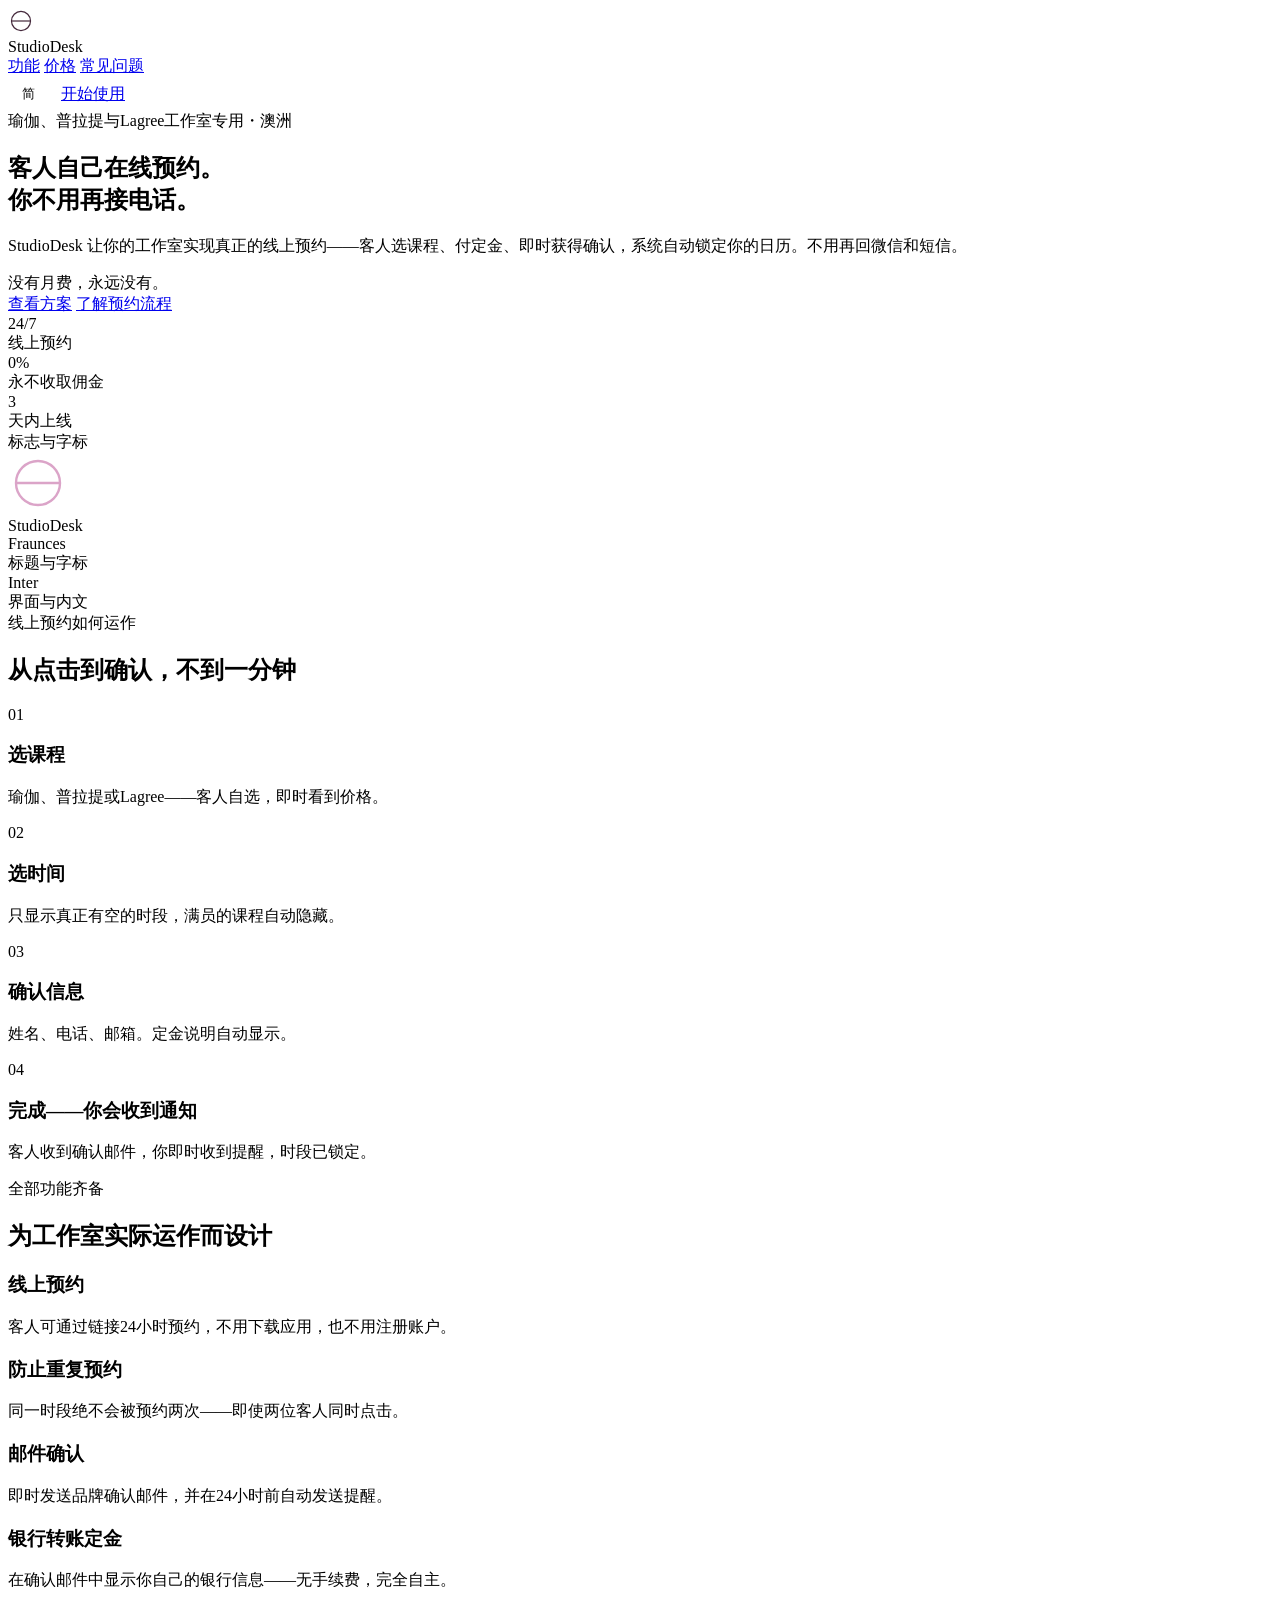
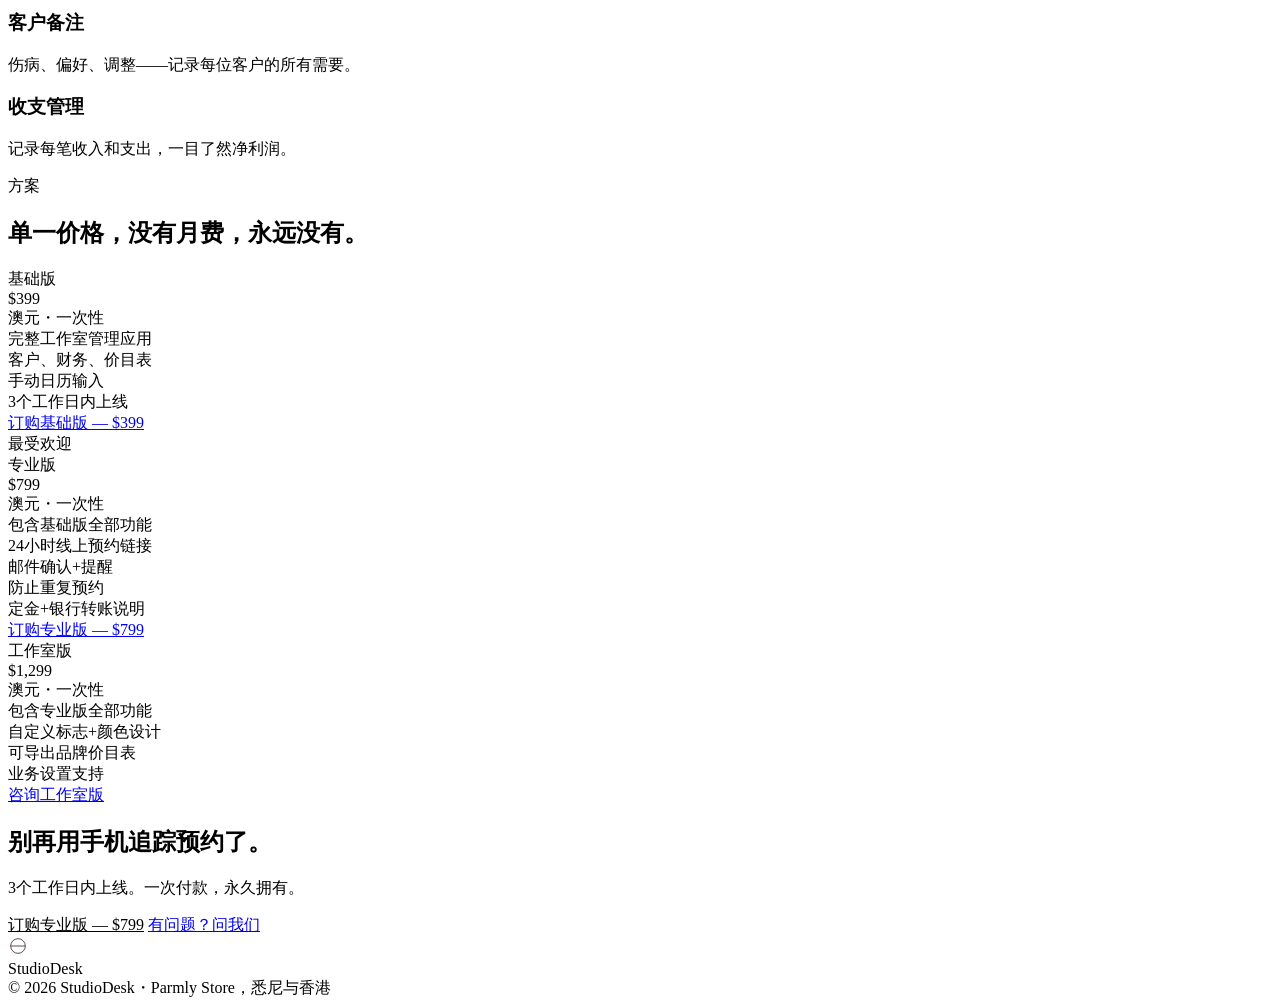
==== cn/index.html @ 69399f04 "Add initial HTML structure for cn/index.html" ====
<!DOCTYPE html> <html lang="en"> <head> <meta charset="utf-8"> <meta name="viewport" content="width=device-width, initial-scale=1"> <title>StudioDesk — Online booking for yoga, Pilates &amp; Lagree studios</title> <meta name="description" content="StudioDesk gives your studio real online booking — clients pick a class, pay a deposit, get instant confirmation. No monthly fees, ever."> <link rel="stylesheet" href="styles.css"> <style> .locale-switch { position: relative; margin-right: 12px; } .locale-btn { display: flex; align-items: center; gap: 4px; background: transparent; border: 1px solid var(--hairline-strong); border-radius: 2px; padding: 8px 14px; font-family: var(--font-body); font-size: 13px; font-weight: 500; color: var(--ink); cursor: pointer; } .locale-menu { display: none; position: absolute; top: 38px; right: 0; background: var(--cream); border: 1px solid var(--hairline-strong); border-radius: 2px; box-shadow: 0 4px 8px rgba(20,23,26,0.06), 0 16px 32px rgba(20,23,26,0.10); overflow: hidden; min-width: 80px; z-index: 30; } .locale-switch.open .locale-menu { display: block; } .locale-menu button { display: block; width: 100%; text-align: left; padding: 10px 14px; background: transparent; border: none; font-family: var(--font-body); font-size: 13px; color: var(--ink); cursor: pointer; } .locale-menu button:hover { background: var(--band-light); } .nav-right { display: flex; align-items: center; } </style> </head> <body> <header class="nav"> <div class="nav-brand"> <svg width="26" height="26" viewBox="0 0 30 30"> <line x1="4" y1="15" x2="26" y2="15" stroke="oklch(0.32 0.05 340)" stroke-width="1.4"/> <circle cx="15" cy="15" r="11" fill="none" stroke="oklch(0.32 0.05 340)" stroke-width="1.4"/> </svg> <div class="nav-wordmark">StudioDesk</div> </div> <nav class="nav-links"> <a href="#features" data-i18n="nav_features">Features</a> <a href="#pricing" data-i18n="nav_pricing">Pricing</a> <a href="#faq" data-i18n="nav_faq">FAQ</a> </nav> <div class="nav-right"> <div class="locale-switch" id="localeSwitch"> <button class="locale-btn" id="localeBtn" aria-haspopup="true" aria-expanded="false">EN</button> <div class="locale-menu"> <button data-locale="en">EN</button> <button data-locale="zh-hant">繁</button> <button data-locale="zh-hans">简</button> </div> </div> <a class="btn btn-outline btn-sm" href="#pricing" data-i18n="nav_get_started">Get Started</a> </div> </header> <section class="hero"> <div class="eyebrow" data-i18n="eyebrow">For yoga, Pilates &amp; Lagree studios · Australia</div> <h1><span data-i18n="h1_line1">Clients book online.</span><br><span class="accent" data-i18n="h1_line2">You never lift a phone.</span></h1> <p class="hero-body" data-i18n="hero_body">StudioDesk gives your studio real online booking — clients pick a class, pay a deposit, get instant confirmation, and it's blocked in your calendar automatically. No more DMs and texts.</p> <div class="hero-noline" data-i18n="hero_noline">No monthly fees. Ever.</div> <div class="hero-actions"> <a class="btn btn-filled" href="#pricing" data-i18n="hero_btn1">See Packages</a> <a class="btn btn-outline-light" href="#how" data-i18n="hero_btn2">See How Booking Works</a> </div> <div class="hero-stats"> <div> <div class="stat-num">24/7</div> <div class="stat-label" data-i18n="stat1">Online booking</div> </div> <div> <div class="stat-num">0%</div> <div class="stat-label" data-i18n="stat2">Commission, ever</div> </div> <div> <div class="stat-num">3</div> <div class="stat-label" data-i18n="stat3">Days to go live</div> </div> </div> </section> <section class="logo-band"> <div class="logo-band-label" data-i18n="logo_label">Mark &amp; wordmark</div> <div class="logo-band-mark"> <svg width="60" height="60" viewBox="0 0 30 30"> <line x1="4" y1="15" x2="26" y2="15" stroke="oklch(0.78 0.08 340)" stroke-width="1.2"/> <circle cx="15" cy="15" r="11" fill="none" stroke="oklch(0.78 0.08 340)" stroke-width="1.2"/> </svg> <div class="logo-band-wordmark">StudioDesk</div> </div> <div class="logo-band-types"> <div> <div class="type-name">Fraunces</div> <div data-i18n="logo_type1">Display &amp; wordmark</div> </div> <div> <div class="type-name sans">Inter</div> <div data-i18n="logo_type2">UI &amp; body text</div> </div> </div> </section> <section id="how" class="how"> <div class="section-head"> <div class="section-eyebrow" data-i18n="how_eyebrow">How online booking works</div> <h2 data-i18n="how_h2">From click to confirmed, in under a minute</h2> </div> <div class="how-grid"> <div class="how-cell"> <div class="how-num">01</div> <h3 data-i18n="how1_h">Pick a class</h3> <p data-i18n="how1_p">Yoga, Pilates, or Lagree — they choose, see the price instantly.</p> </div> <div class="how-cell"> <div class="how-num">02</div> <h3 data-i18n="how2_h">Pick a time</h3> <p data-i18n="how2_p">Only real available slots show — full classes are hidden automatically.</p> </div> <div class="how-cell"> <div class="how-num">03</div> <h3 data-i18n="how3_h">Confirm details</h3> <p data-i18n="how3_p">Name, phone, email. Deposit instructions shown automatically.</p> </div> <div class="how-cell"> <div class="how-num">04</div> <h3 data-i18n="how4_h">Done — you're notified</h3> <p data-i18n="how4_p">Client gets a confirmation email. You get an instant alert. Slot is locked.</p> </div> </div> </section> <section id="features" class="features"> <div class="section-head"> <div class="section-eyebrow" data-i18n="feat_eyebrow">Everything included</div> <h2 data-i18n="feat_h2">Built for how studios actually run</h2> </div> <div class="features-grid"> <div class="feature-cell"> <h3 data-i18n="feat1_h">Online Booking</h3> <p data-i18n="feat1_p">Clients book 24/7 via your link. No app download, no account needed for them.</p> </div> <div class="feature-cell"> <h3 data-i18n="feat2_h">Double-Booking Protection</h3> <p data-i18n="feat2_p">A spot can never be booked twice — even if two clients click at the exact same second.</p> </div> <div class="feature-cell"> <h3 data-i18n="feat3_h">Email Confirmations</h3> <p data-i18n="feat3_p">Branded confirmation sent instantly, plus an automatic reminder 24 hours before.</p> </div> <div class="feature-cell"> <h3 data-i18n="feat4_h">Deposit via Bank Transfer</h3> <p data-i18n="feat4_p">Show your own bank details in the confirmation email — no fees, full control.</p> </div> <div class="feature-cell"> <h3 data-i18n="feat5_h">Client Notes</h3> <p data-i18n="feat5_p">Injuries, preferences, modifications — everything you need to remember per client.</p> </div> <div class="feature-cell"> <h3 data-i18n="feat6_h">Income &amp; Expenses</h3> <p data-i18n="feat6_p">Track every payment and expense, see your net profit at a glance.</p> </div> </div> </section> <section id="pricing" class="pricing"> <div class="section-head"> <div class="section-eyebrow" data-i18n="pricing_eyebrow">Packages</div> <h2 data-i18n="pricing_h2">One price. No monthly fees. Ever.</h2> </div> <div class="pricing-grid"> <div class="plan"> <div class="plan-name" data-i18n="plan1_name">Basic</div> <div class="plan-price">$399</div> <div class="plan-note" data-i18n="plan_note">AUD · one-time</div> <div class="plan-features" data-i18n="plan1_features">Full studio management app<br>Clients, finances, price list<br>Manual calendar entry<br>Live in 3 business days</div> <a class="btn btn-outline plan-cta" href="https://buy.stripe.com/00wcN5bWkecp3a5c4I6c000" data-i18n="plan1_cta">Order Basic — $399</a> </div> <div class="plan plan-popular"> <div class="popular-badge"><span data-i18n="most_popular">Most Popular</span></div> <div class="plan-name" data-i18n="plan2_name">Pro</div> <div class="plan-price">$799</div> <div class="plan-note" data-i18n="plan_note">AUD · one-time</div> <div class="plan-features" data-i18n="plan2_features">Everything in Basic<br>24/7 online booking link<br>Email confirmation + reminder<br>Double-booking protection<br>Deposit + bank instructions</div> <a class="btn btn-filled plan-cta" href="https://buy.stripe.com/cNi3cv3pO9W9261b0E6c001" data-i18n="plan2_cta">Order Pro — $799</a> </div> <div class="plan"> <div class="plan-name" data-i18n="plan3_name">Studio</div> <div class="plan-price">$1,299</div> <div class="plan-note" data-i18n="plan_note">AUD · one-time</div> <div class="plan-features" data-i18n="plan3_features">Everything in Pro<br>Custom logo + colour design<br>Exportable branded price list<br>Business setup support</div> <a class="btn btn-outline plan-cta" href="mailto:account@ollieconsult.com?subject=StudioDesk%20Studio%20Enquiry" data-i18n="plan3_cta">Enquire for Studio</a> </div> </div> </section> <section class="cta-band"> <h2 data-i18n="cta_h">Stop chasing bookings on your phone.</h2> <p data-i18n="cta_p">Live in 3 business days. Pay once, own it forever.</p> <div class="hero-actions"> <a class="btn btn-filled" style="background:var(--cream); color:var(--plum);" href="#pricing" data-i18n="cta_btn1">Order Pro — $799</a> <a class="btn btn-outline-onband" href="mailto:account@ollieconsult.com?subject=StudioDesk%20Question" data-i18n="cta_btn2">Ask a Question</a> </div> </section> <footer class="footer"> <div class="footer-brand"> <svg width="20" height="20" viewBox="0 0 30 30"> <line x1="4" y1="15" x2="26" y2="15" stroke="oklch(0.28 0.05 340)" stroke-width="1.2"/> <circle cx="15" cy="15" r="11" fill="none" stroke="oklch(0.28 0.05 340)" stroke-width="1.2"/> </svg> <div class="footer-wordmark">StudioDesk</div> </div> <div class="footer-copy" data-i18n="footer_copy">© 2026 StudioDesk · Parmly Store, Sydney &amp; Hong Kong</div> </footer> <script> var translations = { en: { nav_features: "Features", nav_pricing: "Pricing", nav_faq: "FAQ", nav_get_started: "Get Started", eyebrow: "For yoga, Pilates &amp; Lagree studios · Australia", h1_line1: "Clients book online.", h1_line2: "You never lift a phone.", hero_body: "StudioDesk gives your studio real online booking — clients pick a class, pay a deposit, get instant confirmation, and it's blocked in your calendar automatically. No more DMs and texts.", hero_noline: "No monthly fees. Ever.", hero_btn1: "See Packages", hero_btn2: "See How Booking Works", stat1: "Online booking", stat2: "Commission, ever", stat3: "Days to go live", logo_label: "Mark &amp; wordmark", logo_type1: "Display &amp; wordmark", logo_type2: "UI &amp; body text", how_eyebrow: "How online booking works", how_h2: "From click to confirmed, in under a minute", how1_h: "Pick a class", how1_p: "Yoga, Pilates, or Lagree — they choose, see the price instantly.", how2_h: "Pick a time", how2_p: "Only real available slots show — full classes are hidden automatically.", how3_h: "Confirm details", how3_p: "Name, phone, email. Deposit instructions shown automatically.", how4_h: "Done — you're notified", how4_p: "Client gets a confirmation email. You get an instant alert. Slot is locked.", feat_eyebrow: "Everything included", feat_h2: "Built for how studios actually run", feat1_h: "Online Booking", feat1_p: "Clients book 24/7 via your link. No app download, no account needed for them.", feat2_h: "Double-Booking Protection", feat2_p: "A spot can never be booked twice — even if two clients click at the exact same second.", feat3_h: "Email Confirmations", feat3_p: "Branded confirmation sent instantly, plus an automatic reminder 24 hours before.", feat4_h: "Deposit via Bank Transfer", feat4_p: "Show your own bank details in the confirmation email — no fees, full control.", feat5_h: "Client Notes", feat5_p: "Injuries, preferences, modifications — everything you need to remember per client.", feat6_h: "Income &amp; Expenses", feat6_p: "Track every payment and expense, see your net profit at a glance.", pricing_eyebrow: "Packages", pricing_h2: "One price. No monthly fees. Ever.", plan1_name: "Basic", plan2_name: "Pro", plan3_name: "Studio", plan_note: "AUD · one-time", most_popular: "Most Popular", plan1_features: "Full studio management app<br>Clients, finances, price list<br>Manual calendar entry<br>Live in 3 business days", plan2_features: "Everything in Basic<br>24/7 online booking link<br>Email confirmation + reminder<br>Double-booking protection<br>Deposit + bank instructions", plan3_features: "Everything in Pro<br>Custom logo + colour design<br>Exportable branded price list<br>Business setup support", plan1_cta: "Order Basic — $399", plan2_cta: "Order Pro — $799", plan3_cta: "Enquire for Studio", cta_h: "Stop chasing bookings on your phone.", cta_p: "Live in 3 business days. Pay once, own it forever.", cta_btn1: "Order Pro — $799", cta_btn2: "Ask a Question", footer_copy: "© 2026 StudioDesk · Parmly Store, Sydney &amp; Hong Kong" }, "zh-hant": { nav_features: "功能", nav_pricing: "價格", nav_faq: "常見問題", nav_get_started: "開始使用", eyebrow: "瑜伽、皮拉提斯與Lagree工作室專用・澳洲", h1_line1: "客人自己在線預約。", h1_line2: "你不用再接電話。", hero_body: "StudioDesk 讓你的工作室實現真正的線上預約——客人選課程、付訂金、即時獲得確認，系統自動鎖定你的日曆。不用再回微信和短訊。", hero_noline: "沒有月費，永遠沒有。", hero_btn1: "查看方案", hero_btn2: "了解預約流程", stat1: "線上預約", stat2: "永不收取佣金", stat3: "天內上線", logo_label: "標誌與字標", logo_type1: "標題與字標", logo_type2: "介面與內文", how_eyebrow: "線上預約如何運作", how_h2: "從點擊到確認，不到一分鐘", how1_h: "選課程", how1_p: "瑜伽、皮拉提斯或Lagree——客人自選，即時看到價格。", how2_h: "選時間", how2_p: "只顯示真正有空的時段，額滿的課程自動隱藏。", how3_h: "確認資料", how3_p: "姓名、電話、電郵。訂金說明自動顯示。", how4_h: "完成——你會收到通知", how4_p: "客人收到確認電郵，你即時收到提醒，時段已鎖定。", feat_eyebrow: "全部功能齊備", feat_h2: "為工作室實際運作而設計", feat1_h: "線上預約", feat1_p: "客人可透過連結24小時預約，不用下載應用程式，也不用註冊帳戶。", feat2_h: "防止重複預約", feat2_p: "同一時段絕不會被預約兩次——即使兩位客人同時點擊。", feat3_h: "電郵確認", feat3_p: "即時發送品牌確認信，並在24小時前自動發送提醒。", feat4_h: "銀行轉帳訂金", feat4_p: "在確認電郵中顯示你自己的銀行資料——無手續費，完全自主。", feat5_h: "客戶備註", feat5_p: "傷患、偏好、調整——記錄每位客戶的所有需要。", feat6_h: "收支管理", feat6_p: "記錄每筆收入和支出，一目了然淨利潤。", pricing_eyebrow: "方案", pricing_h2: "單一價錢，沒有月費，永遠沒有。", plan1_name: "基本版", plan2_name: "專業版", plan3_name: "工作室版", plan_note: "澳元・一次性", most_popular: "最受歡迎", plan1_features: "完整工作室管理應用<br>客戶、財務、價目表<br>手動日曆輸入<br>3個工作日內上線", plan2_features: "包含基本版全部功能<br>24小時線上預約連結<br>電郵確認+提醒<br>防止重複預約<br>訂金+銀行轉帳說明", plan3_features: "包含專業版全部功能<br>自訂標誌+色彩設計<br>可匯出品牌價目表<br>業務設置支援", plan1_cta: "訂購基本版 — $399", plan2_cta: "訂購專業版 — $799", plan3_cta: "查詢工作室版", cta_h: "別再用手機追蹤預約了。", cta_p: "3個工作日內上線。一次付款，永久擁有。", cta_btn1: "訂購專業版 — $799", cta_btn2: "有問題？問我們", footer_copy: "© 2026 StudioDesk・Parmly Store，惟尼與香港" }, "zh-hans": { nav_features: "功能", nav_pricing: "价格", nav_faq: "常见问题", nav_get_started: "开始使用", eyebrow: "瑜伽、普拉提与Lagree工作室专用・澳洲", h1_line1: "客人自己在线预约。", h1_line2: "你不用再接电话。", hero_body: "StudioDesk 让你的工作室实现真正的线上预约——客人选课程、付定金、即时获得确认，系统自动锁定你的日历。不用再回微信和短信。", hero_noline: "没有月费，永远没有。", hero_btn1: "查看方案", hero_btn2: "了解预约流程", stat1: "线上预约", stat2: "永不收取佣金", stat3: "天内上线", logo_label: "标志与字标", logo_type1: "标题与字标", logo_type2: "界面与内文", how_eyebrow: "线上预约如何运作", how_h2: "从点击到确认，不到一分钟", how1_h: "选课程", how1_p: "瑜伽、普拉提或Lagree——客人自选，即时看到价格。", how2_h: "选时间", how2_p: "只显示真正有空的时段，满员的课程自动隐藏。", how3_h: "确认信息", how3_p: "姓名、电话、邮箱。定金说明自动显示。", how4_h: "完成——你会收到通知", how4_p: "客人收到确认邮件，你即时收到提醒，时段已锁定。", feat_eyebrow: "全部功能齐备", feat_h2: "为工作室实际运作而设计", feat1_h: "线上预约", feat1_p: "客人可通过链接24小时预约，不用下载应用，也不用注册账户。", feat2_h: "防止重复预约", feat2_p: "同一时段绝不会被预约两次——即使两位客人同时点击。", feat3_h: "邮件确认", feat3_p: "即时发送品牌确认邮件，并在24小时前自动发送提醒。", feat4_h: "银行转账定金", feat4_p: "在确认邮件中显示你自己的银行信息——无手续费，完全自主。", feat5_h: "客户备注", feat5_p: "伤病、偏好、调整——记录每位客户的所有需要。", feat6_h: "收支管理", feat6_p: "记录每笔收入和支出，一目了然净利润。", pricing_eyebrow: "方案", pricing_h2: "单一价格，没有月费，永远没有。", plan1_name: "基础版", plan2_name: "专业版", plan3_name: "工作室版", plan_note: "澳元・一次性", most_popular: "最受欢迎", plan1_features: "完整工作室管理应用<br>客户、财务、价目表<br>手动日历输入<br>3个工作日内上线", plan2_features: "包含基础版全部功能<br>24小时线上预约链接<br>邮件确认+提醒<br>防止重复预约<br>定金+银行转账说明", plan3_features: "包含专业版全部功能<br>自定义标志+颜色设计<br>可导出品牌价目表<br>业务设置支持", plan1_cta: "订购基础版 — $399", plan2_cta: "订购专业版 — $799", plan3_cta: "咨询工作室版", cta_h: "别再用手机追踪预约了。", cta_p: "3个工作日内上线。一次付款，永久拥有。", cta_btn1: "订购专业版 — $799", cta_btn2: "有问题？问我们", footer_copy: "© 2026 StudioDesk・Parmly Store，悉尼与香港" } }; function applyLocale(lang) { var dict = translations[lang] || translations.en; document.querySelectorAll('[data-i18n]').forEach(function (el) { var key = el.getAttribute('data-i18n'); if (dict[key]) el.innerHTML = dict[key]; }); var labels = { en: 'EN', 'zh-hant': '繁', 'zh-hans': '简' }; document.getElementById('localeBtn').textContent = labels[lang] || 'EN'; document.documentElement.lang = lang === 'en' ? 'en' : (lang === 'zh-hant' ? 'zh-Hant' : 'zh-Hans'); try { localStorage.setItem('studiodesk_locale', lang); } catch (e) {} } var sw = document.getElementById('localeSwitch'); var btn = document.getElementById('localeBtn'); btn.addEventListener('click', function () { sw.classList.toggle('open'); btn.setAttribute('aria-expanded', sw.classList.contains('open')); }); document.addEventListener('click', function (e) { if (!sw.contains(e.target)) sw.classList.remove('open'); }); document.querySelectorAll('.locale-menu button').forEach(function (b) { b.addEventListener('click', function () { applyLocale(b.getAttribute('data-locale')); sw.classList.remove('open'); }); }); (function initLocale() { var saved = null; try { saved = localStorage.getItem('studiodesk_locale'); } catch (e) {} var path = window.location.pathname; var initial = saved || (path.indexOf('/cn/') !== -1 ? 'zh-hans' : 'en'); applyLocale(initial); })(); </script> </body> </html>
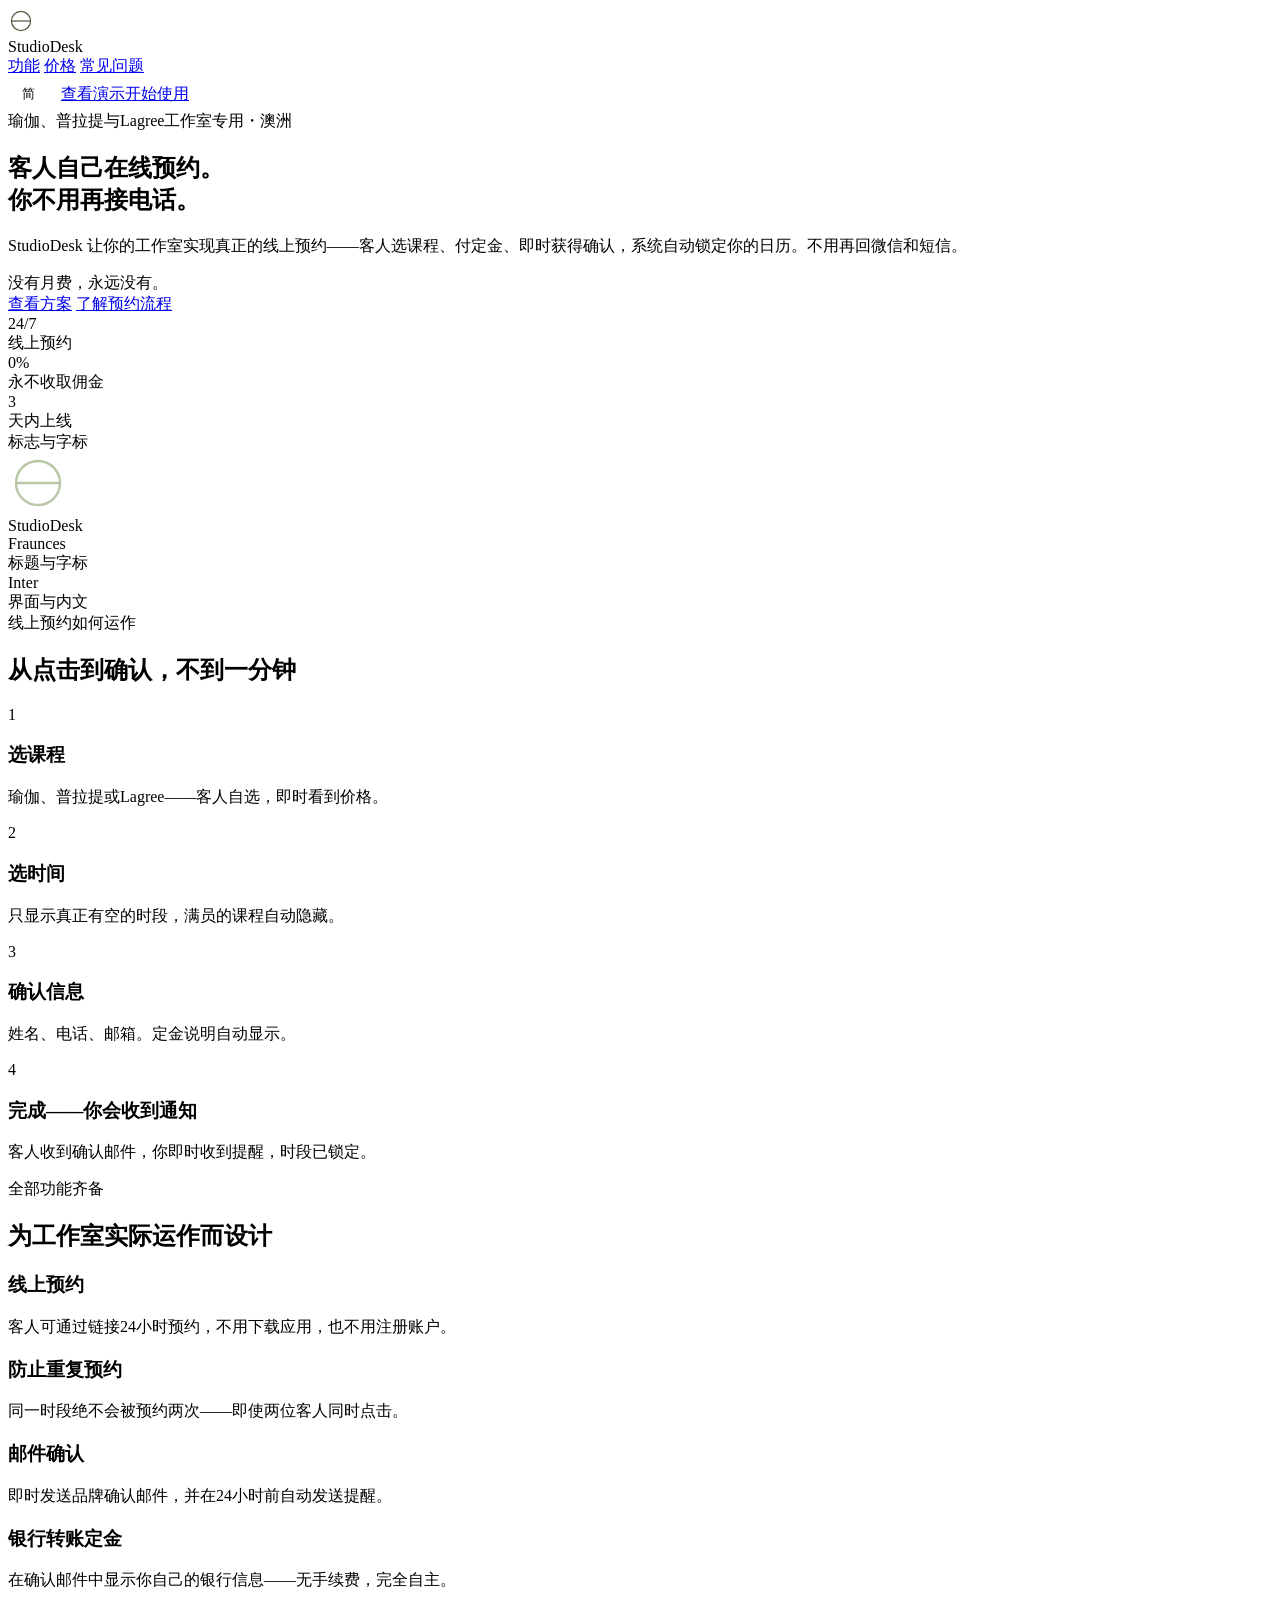
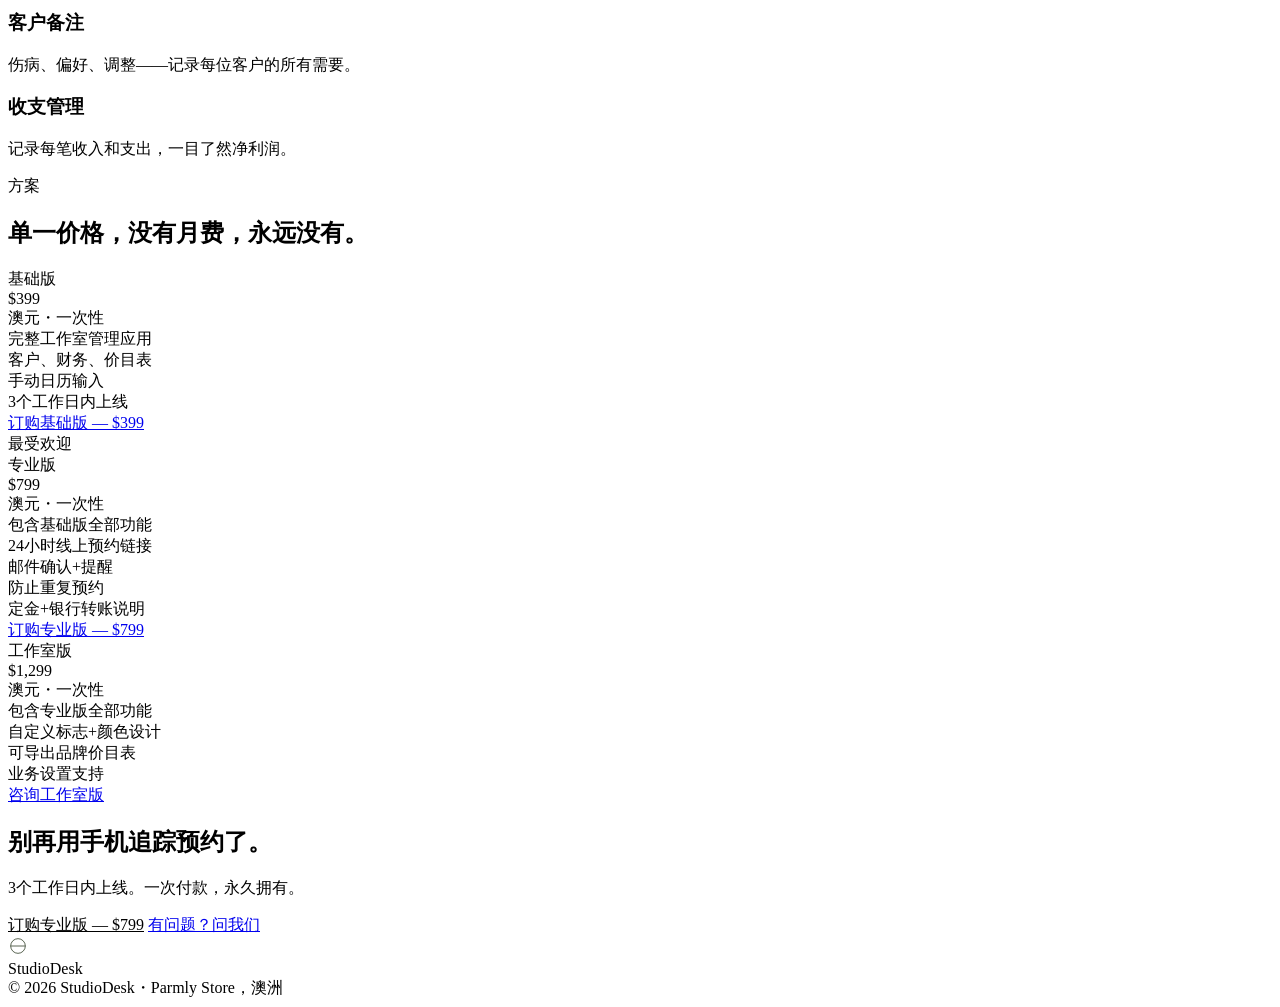
==== commit 46671d10: "Add files via upload" ====
--- a/cn/index.html
+++ b/cn/index.html
@@ -1 +1,209 @@
-<!DOCTYPE html> <html lang="en"> <head> <meta charset="utf-8"> <meta name="viewport" content="width=device-width, initial-scale=1"> <title>StudioDesk — Online booking for yoga, Pilates &amp; Lagree studios</title> <meta name="description" content="StudioDesk gives your studio real online booking — clients pick a class, pay a deposit, get instant confirmation. No monthly fees, ever."> <link rel="stylesheet" href="styles.css"> <style> .locale-switch { position: relative; margin-right: 12px; } .locale-btn { display: flex; align-items: center; gap: 4px; background: transparent; border: 1px solid var(--hairline-strong); border-radius: 2px; padding: 8px 14px; font-family: var(--font-body); font-size: 13px; font-weight: 500; color: var(--ink); cursor: pointer; } .locale-menu { display: none; position: absolute; top: 38px; right: 0; background: var(--cream); border: 1px solid var(--hairline-strong); border-radius: 2px; box-shadow: 0 4px 8px rgba(20,23,26,0.06), 0 16px 32px rgba(20,23,26,0.10); overflow: hidden; min-width: 80px; z-index: 30; } .locale-switch.open .locale-menu { display: block; } .locale-menu button { display: block; width: 100%; text-align: left; padding: 10px 14px; background: transparent; border: none; font-family: var(--font-body); font-size: 13px; color: var(--ink); cursor: pointer; } .locale-menu button:hover { background: var(--band-light); } .nav-right { display: flex; align-items: center; } </style> </head> <body> <header class="nav"> <div class="nav-brand"> <svg width="26" height="26" viewBox="0 0 30 30"> <line x1="4" y1="15" x2="26" y2="15" stroke="oklch(0.32 0.05 340)" stroke-width="1.4"/> <circle cx="15" cy="15" r="11" fill="none" stroke="oklch(0.32 0.05 340)" stroke-width="1.4"/> </svg> <div class="nav-wordmark">StudioDesk</div> </div> <nav class="nav-links"> <a href="#features" data-i18n="nav_features">Features</a> <a href="#pricing" data-i18n="nav_pricing">Pricing</a> <a href="#faq" data-i18n="nav_faq">FAQ</a> </nav> <div class="nav-right"> <div class="locale-switch" id="localeSwitch"> <button class="locale-btn" id="localeBtn" aria-haspopup="true" aria-expanded="false">EN</button> <div class="locale-menu"> <button data-locale="en">EN</button> <button data-locale="zh-hant">繁</button> <button data-locale="zh-hans">简</button> </div> </div> <a class="btn btn-outline btn-sm" href="#pricing" data-i18n="nav_get_started">Get Started</a> </div> </header> <section class="hero"> <div class="eyebrow" data-i18n="eyebrow">For yoga, Pilates &amp; Lagree studios · Australia</div> <h1><span data-i18n="h1_line1">Clients book online.</span><br><span class="accent" data-i18n="h1_line2">You never lift a phone.</span></h1> <p class="hero-body" data-i18n="hero_body">StudioDesk gives your studio real online booking — clients pick a class, pay a deposit, get instant confirmation, and it's blocked in your calendar automatically. No more DMs and texts.</p> <div class="hero-noline" data-i18n="hero_noline">No monthly fees. Ever.</div> <div class="hero-actions"> <a class="btn btn-filled" href="#pricing" data-i18n="hero_btn1">See Packages</a> <a class="btn btn-outline-light" href="#how" data-i18n="hero_btn2">See How Booking Works</a> </div> <div class="hero-stats"> <div> <div class="stat-num">24/7</div> <div class="stat-label" data-i18n="stat1">Online booking</div> </div> <div> <div class="stat-num">0%</div> <div class="stat-label" data-i18n="stat2">Commission, ever</div> </div> <div> <div class="stat-num">3</div> <div class="stat-label" data-i18n="stat3">Days to go live</div> </div> </div> </section> <section class="logo-band"> <div class="logo-band-label" data-i18n="logo_label">Mark &amp; wordmark</div> <div class="logo-band-mark"> <svg width="60" height="60" viewBox="0 0 30 30"> <line x1="4" y1="15" x2="26" y2="15" stroke="oklch(0.78 0.08 340)" stroke-width="1.2"/> <circle cx="15" cy="15" r="11" fill="none" stroke="oklch(0.78 0.08 340)" stroke-width="1.2"/> </svg> <div class="logo-band-wordmark">StudioDesk</div> </div> <div class="logo-band-types"> <div> <div class="type-name">Fraunces</div> <div data-i18n="logo_type1">Display &amp; wordmark</div> </div> <div> <div class="type-name sans">Inter</div> <div data-i18n="logo_type2">UI &amp; body text</div> </div> </div> </section> <section id="how" class="how"> <div class="section-head"> <div class="section-eyebrow" data-i18n="how_eyebrow">How online booking works</div> <h2 data-i18n="how_h2">From click to confirmed, in under a minute</h2> </div> <div class="how-grid"> <div class="how-cell"> <div class="how-num">01</div> <h3 data-i18n="how1_h">Pick a class</h3> <p data-i18n="how1_p">Yoga, Pilates, or Lagree — they choose, see the price instantly.</p> </div> <div class="how-cell"> <div class="how-num">02</div> <h3 data-i18n="how2_h">Pick a time</h3> <p data-i18n="how2_p">Only real available slots show — full classes are hidden automatically.</p> </div> <div class="how-cell"> <div class="how-num">03</div> <h3 data-i18n="how3_h">Confirm details</h3> <p data-i18n="how3_p">Name, phone, email. Deposit instructions shown automatically.</p> </div> <div class="how-cell"> <div class="how-num">04</div> <h3 data-i18n="how4_h">Done — you're notified</h3> <p data-i18n="how4_p">Client gets a confirmation email. You get an instant alert. Slot is locked.</p> </div> </div> </section> <section id="features" class="features"> <div class="section-head"> <div class="section-eyebrow" data-i18n="feat_eyebrow">Everything included</div> <h2 data-i18n="feat_h2">Built for how studios actually run</h2> </div> <div class="features-grid"> <div class="feature-cell"> <h3 data-i18n="feat1_h">Online Booking</h3> <p data-i18n="feat1_p">Clients book 24/7 via your link. No app download, no account needed for them.</p> </div> <div class="feature-cell"> <h3 data-i18n="feat2_h">Double-Booking Protection</h3> <p data-i18n="feat2_p">A spot can never be booked twice — even if two clients click at the exact same second.</p> </div> <div class="feature-cell"> <h3 data-i18n="feat3_h">Email Confirmations</h3> <p data-i18n="feat3_p">Branded confirmation sent instantly, plus an automatic reminder 24 hours before.</p> </div> <div class="feature-cell"> <h3 data-i18n="feat4_h">Deposit via Bank Transfer</h3> <p data-i18n="feat4_p">Show your own bank details in the confirmation email — no fees, full control.</p> </div> <div class="feature-cell"> <h3 data-i18n="feat5_h">Client Notes</h3> <p data-i18n="feat5_p">Injuries, preferences, modifications — everything you need to remember per client.</p> </div> <div class="feature-cell"> <h3 data-i18n="feat6_h">Income &amp; Expenses</h3> <p data-i18n="feat6_p">Track every payment and expense, see your net profit at a glance.</p> </div> </div> </section> <section id="pricing" class="pricing"> <div class="section-head"> <div class="section-eyebrow" data-i18n="pricing_eyebrow">Packages</div> <h2 data-i18n="pricing_h2">One price. No monthly fees. Ever.</h2> </div> <div class="pricing-grid"> <div class="plan"> <div class="plan-name" data-i18n="plan1_name">Basic</div> <div class="plan-price">$399</div> <div class="plan-note" data-i18n="plan_note">AUD · one-time</div> <div class="plan-features" data-i18n="plan1_features">Full studio management app<br>Clients, finances, price list<br>Manual calendar entry<br>Live in 3 business days</div> <a class="btn btn-outline plan-cta" href="https://buy.stripe.com/00wcN5bWkecp3a5c4I6c000" data-i18n="plan1_cta">Order Basic — $399</a> </div> <div class="plan plan-popular"> <div class="popular-badge"><span data-i18n="most_popular">Most Popular</span></div> <div class="plan-name" data-i18n="plan2_name">Pro</div> <div class="plan-price">$799</div> <div class="plan-note" data-i18n="plan_note">AUD · one-time</div> <div class="plan-features" data-i18n="plan2_features">Everything in Basic<br>24/7 online booking link<br>Email confirmation + reminder<br>Double-booking protection<br>Deposit + bank instructions</div> <a class="btn btn-filled plan-cta" href="https://buy.stripe.com/cNi3cv3pO9W9261b0E6c001" data-i18n="plan2_cta">Order Pro — $799</a> </div> <div class="plan"> <div class="plan-name" data-i18n="plan3_name">Studio</div> <div class="plan-price">$1,299</div> <div class="plan-note" data-i18n="plan_note">AUD · one-time</div> <div class="plan-features" data-i18n="plan3_features">Everything in Pro<br>Custom logo + colour design<br>Exportable branded price list<br>Business setup support</div> <a class="btn btn-outline plan-cta" href="mailto:account@ollieconsult.com?subject=StudioDesk%20Studio%20Enquiry" data-i18n="plan3_cta">Enquire for Studio</a> </div> </div> </section> <section class="cta-band"> <h2 data-i18n="cta_h">Stop chasing bookings on your phone.</h2> <p data-i18n="cta_p">Live in 3 business days. Pay once, own it forever.</p> <div class="hero-actions"> <a class="btn btn-filled" style="background:var(--cream); color:var(--plum);" href="#pricing" data-i18n="cta_btn1">Order Pro — $799</a> <a class="btn btn-outline-onband" href="mailto:account@ollieconsult.com?subject=StudioDesk%20Question" data-i18n="cta_btn2">Ask a Question</a> </div> </section> <footer class="footer"> <div class="footer-brand"> <svg width="20" height="20" viewBox="0 0 30 30"> <line x1="4" y1="15" x2="26" y2="15" stroke="oklch(0.28 0.05 340)" stroke-width="1.2"/> <circle cx="15" cy="15" r="11" fill="none" stroke="oklch(0.28 0.05 340)" stroke-width="1.2"/> </svg> <div class="footer-wordmark">StudioDesk</div> </div> <div class="footer-copy" data-i18n="footer_copy">© 2026 StudioDesk · Parmly Store, Sydney &amp; Hong Kong</div> </footer> <script> var translations = { en: { nav_features: "Features", nav_pricing: "Pricing", nav_faq: "FAQ", nav_get_started: "Get Started", eyebrow: "For yoga, Pilates &amp; Lagree studios · Australia", h1_line1: "Clients book online.", h1_line2: "You never lift a phone.", hero_body: "StudioDesk gives your studio real online booking — clients pick a class, pay a deposit, get instant confirmation, and it's blocked in your calendar automatically. No more DMs and texts.", hero_noline: "No monthly fees. Ever.", hero_btn1: "See Packages", hero_btn2: "See How Booking Works", stat1: "Online booking", stat2: "Commission, ever", stat3: "Days to go live", logo_label: "Mark &amp; wordmark", logo_type1: "Display &amp; wordmark", logo_type2: "UI &amp; body text", how_eyebrow: "How online booking works", how_h2: "From click to confirmed, in under a minute", how1_h: "Pick a class", how1_p: "Yoga, Pilates, or Lagree — they choose, see the price instantly.", how2_h: "Pick a time", how2_p: "Only real available slots show — full classes are hidden automatically.", how3_h: "Confirm details", how3_p: "Name, phone, email. Deposit instructions shown automatically.", how4_h: "Done — you're notified", how4_p: "Client gets a confirmation email. You get an instant alert. Slot is locked.", feat_eyebrow: "Everything included", feat_h2: "Built for how studios actually run", feat1_h: "Online Booking", feat1_p: "Clients book 24/7 via your link. No app download, no account needed for them.", feat2_h: "Double-Booking Protection", feat2_p: "A spot can never be booked twice — even if two clients click at the exact same second.", feat3_h: "Email Confirmations", feat3_p: "Branded confirmation sent instantly, plus an automatic reminder 24 hours before.", feat4_h: "Deposit via Bank Transfer", feat4_p: "Show your own bank details in the confirmation email — no fees, full control.", feat5_h: "Client Notes", feat5_p: "Injuries, preferences, modifications — everything you need to remember per client.", feat6_h: "Income &amp; Expenses", feat6_p: "Track every payment and expense, see your net profit at a glance.", pricing_eyebrow: "Packages", pricing_h2: "One price. No monthly fees. Ever.", plan1_name: "Basic", plan2_name: "Pro", plan3_name: "Studio", plan_note: "AUD · one-time", most_popular: "Most Popular", plan1_features: "Full studio management app<br>Clients, finances, price list<br>Manual calendar entry<br>Live in 3 business days", plan2_features: "Everything in Basic<br>24/7 online booking link<br>Email confirmation + reminder<br>Double-booking protection<br>Deposit + bank instructions", plan3_features: "Everything in Pro<br>Custom logo + colour design<br>Exportable branded price list<br>Business setup support", plan1_cta: "Order Basic — $399", plan2_cta: "Order Pro — $799", plan3_cta: "Enquire for Studio", cta_h: "Stop chasing bookings on your phone.", cta_p: "Live in 3 business days. Pay once, own it forever.", cta_btn1: "Order Pro — $799", cta_btn2: "Ask a Question", footer_copy: "© 2026 StudioDesk · Parmly Store, Sydney &amp; Hong Kong" }, "zh-hant": { nav_features: "功能", nav_pricing: "價格", nav_faq: "常見問題", nav_get_started: "開始使用", eyebrow: "瑜伽、皮拉提斯與Lagree工作室專用・澳洲", h1_line1: "客人自己在線預約。", h1_line2: "你不用再接電話。", hero_body: "StudioDesk 讓你的工作室實現真正的線上預約——客人選課程、付訂金、即時獲得確認，系統自動鎖定你的日曆。不用再回微信和短訊。", hero_noline: "沒有月費，永遠沒有。", hero_btn1: "查看方案", hero_btn2: "了解預約流程", stat1: "線上預約", stat2: "永不收取佣金", stat3: "天內上線", logo_label: "標誌與字標", logo_type1: "標題與字標", logo_type2: "介面與內文", how_eyebrow: "線上預約如何運作", how_h2: "從點擊到確認，不到一分鐘", how1_h: "選課程", how1_p: "瑜伽、皮拉提斯或Lagree——客人自選，即時看到價格。", how2_h: "選時間", how2_p: "只顯示真正有空的時段，額滿的課程自動隱藏。", how3_h: "確認資料", how3_p: "姓名、電話、電郵。訂金說明自動顯示。", how4_h: "完成——你會收到通知", how4_p: "客人收到確認電郵，你即時收到提醒，時段已鎖定。", feat_eyebrow: "全部功能齊備", feat_h2: "為工作室實際運作而設計", feat1_h: "線上預約", feat1_p: "客人可透過連結24小時預約，不用下載應用程式，也不用註冊帳戶。", feat2_h: "防止重複預約", feat2_p: "同一時段絕不會被預約兩次——即使兩位客人同時點擊。", feat3_h: "電郵確認", feat3_p: "即時發送品牌確認信，並在24小時前自動發送提醒。", feat4_h: "銀行轉帳訂金", feat4_p: "在確認電郵中顯示你自己的銀行資料——無手續費，完全自主。", feat5_h: "客戶備註", feat5_p: "傷患、偏好、調整——記錄每位客戶的所有需要。", feat6_h: "收支管理", feat6_p: "記錄每筆收入和支出，一目了然淨利潤。", pricing_eyebrow: "方案", pricing_h2: "單一價錢，沒有月費，永遠沒有。", plan1_name: "基本版", plan2_name: "專業版", plan3_name: "工作室版", plan_note: "澳元・一次性", most_popular: "最受歡迎", plan1_features: "完整工作室管理應用<br>客戶、財務、價目表<br>手動日曆輸入<br>3個工作日內上線", plan2_features: "包含基本版全部功能<br>24小時線上預約連結<br>電郵確認+提醒<br>防止重複預約<br>訂金+銀行轉帳說明", plan3_features: "包含專業版全部功能<br>自訂標誌+色彩設計<br>可匯出品牌價目表<br>業務設置支援", plan1_cta: "訂購基本版 — $399", plan2_cta: "訂購專業版 — $799", plan3_cta: "查詢工作室版", cta_h: "別再用手機追蹤預約了。", cta_p: "3個工作日內上線。一次付款，永久擁有。", cta_btn1: "訂購專業版 — $799", cta_btn2: "有問題？問我們", footer_copy: "© 2026 StudioDesk・Parmly Store，惟尼與香港" }, "zh-hans": { nav_features: "功能", nav_pricing: "价格", nav_faq: "常见问题", nav_get_started: "开始使用", eyebrow: "瑜伽、普拉提与Lagree工作室专用・澳洲", h1_line1: "客人自己在线预约。", h1_line2: "你不用再接电话。", hero_body: "StudioDesk 让你的工作室实现真正的线上预约——客人选课程、付定金、即时获得确认，系统自动锁定你的日历。不用再回微信和短信。", hero_noline: "没有月费，永远没有。", hero_btn1: "查看方案", hero_btn2: "了解预约流程", stat1: "线上预约", stat2: "永不收取佣金", stat3: "天内上线", logo_label: "标志与字标", logo_type1: "标题与字标", logo_type2: "界面与内文", how_eyebrow: "线上预约如何运作", how_h2: "从点击到确认，不到一分钟", how1_h: "选课程", how1_p: "瑜伽、普拉提或Lagree——客人自选，即时看到价格。", how2_h: "选时间", how2_p: "只显示真正有空的时段，满员的课程自动隐藏。", how3_h: "确认信息", how3_p: "姓名、电话、邮箱。定金说明自动显示。", how4_h: "完成——你会收到通知", how4_p: "客人收到确认邮件，你即时收到提醒，时段已锁定。", feat_eyebrow: "全部功能齐备", feat_h2: "为工作室实际运作而设计", feat1_h: "线上预约", feat1_p: "客人可通过链接24小时预约，不用下载应用，也不用注册账户。", feat2_h: "防止重复预约", feat2_p: "同一时段绝不会被预约两次——即使两位客人同时点击。", feat3_h: "邮件确认", feat3_p: "即时发送品牌确认邮件，并在24小时前自动发送提醒。", feat4_h: "银行转账定金", feat4_p: "在确认邮件中显示你自己的银行信息——无手续费，完全自主。", feat5_h: "客户备注", feat5_p: "伤病、偏好、调整——记录每位客户的所有需要。", feat6_h: "收支管理", feat6_p: "记录每笔收入和支出，一目了然净利润。", pricing_eyebrow: "方案", pricing_h2: "单一价格，没有月费，永远没有。", plan1_name: "基础版", plan2_name: "专业版", plan3_name: "工作室版", plan_note: "澳元・一次性", most_popular: "最受欢迎", plan1_features: "完整工作室管理应用<br>客户、财务、价目表<br>手动日历输入<br>3个工作日内上线", plan2_features: "包含基础版全部功能<br>24小时线上预约链接<br>邮件确认+提醒<br>防止重复预约<br>定金+银行转账说明", plan3_features: "包含专业版全部功能<br>自定义标志+颜色设计<br>可导出品牌价目表<br>业务设置支持", plan1_cta: "订购基础版 — $399", plan2_cta: "订购专业版 — $799", plan3_cta: "咨询工作室版", cta_h: "别再用手机追踪预约了。", cta_p: "3个工作日内上线。一次付款，永久拥有。", cta_btn1: "订购专业版 — $799", cta_btn2: "有问题？问我们", footer_copy: "© 2026 StudioDesk・Parmly Store，悉尼与香港" } }; function applyLocale(lang) { var dict = translations[lang] || translations.en; document.querySelectorAll('[data-i18n]').forEach(function (el) { var key = el.getAttribute('data-i18n'); if (dict[key]) el.innerHTML = dict[key]; }); var labels = { en: 'EN', 'zh-hant': '繁', 'zh-hans': '简' }; document.getElementById('localeBtn').textContent = labels[lang] || 'EN'; document.documentElement.lang = lang === 'en' ? 'en' : (lang === 'zh-hant' ? 'zh-Hant' : 'zh-Hans'); try { localStorage.setItem('studiodesk_locale', lang); } catch (e) {} } var sw = document.getElementById('localeSwitch'); var btn = document.getElementById('localeBtn'); btn.addEventListener('click', function () { sw.classList.toggle('open'); btn.setAttribute('aria-expanded', sw.classList.contains('open')); }); document.addEventListener('click', function (e) { if (!sw.contains(e.target)) sw.classList.remove('open'); }); document.querySelectorAll('.locale-menu button').forEach(function (b) { b.addEventListener('click', function () { applyLocale(b.getAttribute('data-locale')); sw.classList.remove('open'); }); }); (function initLocale() { var saved = null; try { saved = localStorage.getItem('studiodesk_locale'); } catch (e) {} var path = window.location.pathname; var initial = saved || (path.indexOf('/cn/') !== -1 ? 'zh-hans' : 'en'); applyLocale(initial); })(); </script> </body> </html> 
+<!DOCTYPE html>
+<html lang="en">
+<head>
+<meta charset="utf-8">
+<meta name="viewport" content="width=device-width, initial-scale=1">
+<title>StudioDesk — Online booking for yoga, Pilates &amp; Lagree studios</title>
+<meta name="description" content="StudioDesk gives your studio real online booking — clients pick a class, pay a deposit, get instant confirmation. No monthly fees, ever.">
+<link rel="stylesheet" href="styles.css">
+<style>
+.locale-switch { position: relative; margin-right: 12px; }
+.locale-btn { display: flex; align-items: center; gap: 4px; background: transparent; border: 1px solid var(--hairline-strong); border-radius: 2px; padding: 8px 14px; font-family: var(--font-body); font-size: 13px; font-weight: 500; color: var(--ink); cursor: pointer; }
+.locale-menu { display: none; position: absolute; top: 38px; right: 0; background: var(--cream); border: 1px solid var(--hairline-strong); border-radius: 2px; box-shadow: 0 4px 8px rgba(20,23,26,0.06), 0 16px 32px rgba(20,23,26,0.10); overflow: hidden; min-width: 80px; z-index: 30; }
+.locale-switch.open .locale-menu { display: block; }
+.locale-menu button { display: block; width: 100%; text-align: left; padding: 10px 14px; background: transparent; border: none; font-family: var(--font-body); font-size: 13px; color: var(--ink); cursor: pointer; }
+.locale-menu button:hover { background: var(--band-light); }
+.nav-right { display: flex; align-items: center; }
+</style>
+</head>
+<body>
+<header class="nav">
+<div class="nav-brand">
+<svg width="26" height="26" viewBox="0 0 30 30">
+<line x1="4" y1="15" x2="26" y2="15" stroke="#4F5B3E" stroke-width="1.4"/>
+<circle cx="15" cy="15" r="11" fill="none" stroke="#4F5B3E" stroke-width="1.4"/>
+</svg>
+<div class="nav-wordmark">StudioDesk</div>
+</div>
+<nav class="nav-links">
+<a href="#features" data-i18n="nav_features">Features</a>
+<a href="#pricing" data-i18n="nav_pricing">Pricing</a>
+<a href="#faq" data-i18n="nav_faq">FAQ</a>
+</nav>
+<div class="nav-right">
+<div class="locale-switch" id="localeSwitch">
+<button class="locale-btn" id="localeBtn" aria-haspopup="true" aria-expanded="false">EN</button>
+<div class="locale-menu">
+<button data-locale="en">EN</button>
+<button data-locale="zh-hant">繁</button>
+<button data-locale="zh-hans">简</button>
+</div>
+</div>
+<a class="btn btn-outline btn-sm" href="https://app.studiodesk.store/?region=cn" data-i18n="nav_try_demo">Try Demo</a>
+<a class="btn btn-outline btn-sm" href="#pricing" data-i18n="nav_get_started">Get Started</a>
+</div>
+</header>
+<section class="hero">
+<div class="eyebrow" data-i18n="eyebrow">For yoga, Pilates &amp; Lagree studios · Australia</div>
+<h1><span data-i18n="h1_line1">Clients book online.</span><br><span class="accent" data-i18n="h1_line2">You never lift a phone.</span></h1>
+<p class="hero-body" data-i18n="hero_body">StudioDesk gives your studio real online booking — clients pick a class, pay a deposit, get instant confirmation, and it's blocked in your calendar automatically. No more DMs and texts.</p>
+<div class="hero-noline" data-i18n="hero_noline">No monthly fees. Ever.</div>
+<div class="hero-actions">
+<a class="btn btn-filled" href="#pricing" data-i18n="hero_btn1">See Packages</a>
+<a class="btn btn-outline-light" href="#how" data-i18n="hero_btn2">See How Booking Works</a>
+</div>
+<div class="hero-stats">
+<div>
+<div class="stat-num">24/7</div>
+<div class="stat-label" data-i18n="stat1">Online booking</div>
+</div>
+<div>
+<div class="stat-num">0%</div>
+<div class="stat-label" data-i18n="stat2">Commission, ever</div>
+</div>
+<div>
+<div class="stat-num">3</div>
+<div class="stat-label" data-i18n="stat3">Days to go live</div>
+</div>
+</div>
+</section>
+<section class="logo-band">
+<div class="logo-band-label" data-i18n="logo_label">Mark &amp; wordmark</div>
+<div class="logo-band-mark">
+<svg width="60" height="60" viewBox="0 0 30 30">
+<line x1="4" y1="15" x2="26" y2="15" stroke="#B9C7A8" stroke-width="1.2"/>
+<circle cx="15" cy="15" r="11" fill="none" stroke="#B9C7A8" stroke-width="1.2"/>
+</svg>
+<div class="logo-band-wordmark">StudioDesk</div>
+</div>
+<div class="logo-band-types">
+<div>
+<div class="type-name">Fraunces</div>
+<div data-i18n="logo_type1">Display &amp; wordmark</div>
+</div>
+<div>
+<div class="type-name sans">Inter</div>
+<div data-i18n="logo_type2">UI &amp; body text</div>
+</div>
+</div>
+</section>
+<section id="how" class="how">
+<div class="section-head">
+<div class="section-eyebrow" data-i18n="how_eyebrow">How online booking works</div>
+<h2 data-i18n="how_h2">From click to confirmed, in under a minute</h2>
+</div>
+<div class="how-grid">
+<div class="how-cell">
+<div class="how-num">1</div>
+<h3 data-i18n="how1_h">Pick a class</h3>
+<p data-i18n="how1_p">Yoga, Pilates, or Lagree — they choose, see the price instantly.</p>
+</div>
+<div class="how-cell">
+<div class="how-num">2</div>
+<h3 data-i18n="how2_h">Pick a time</h3>
+<p data-i18n="how2_p">Only real available slots show — full classes are hidden automatically.</p>
+</div>
+<div class="how-cell">
+<div class="how-num">3</div>
+<h3 data-i18n="how3_h">Confirm details</h3>
+<p data-i18n="how3_p">Name, phone, email. Deposit instructions shown automatically.</p>
+</div>
+<div class="how-cell">
+<div class="how-num">4</div>
+<h3 data-i18n="how4_h">Done — you're notified</h3>
+<p data-i18n="how4_p">Client gets a confirmation email. You get an instant alert. Slot is locked.</p>
+</div>
+</div>
+</section>
+<section id="features" class="features">
+<div class="section-head">
+<div class="section-eyebrow" data-i18n="feat_eyebrow">Everything included</div>
+<h2 data-i18n="feat_h2">Built for how studios actually run</h2>
+</div>
+<div class="features-grid">
+<div class="feature-cell">
+<h3 data-i18n="feat1_h">Online Booking</h3>
+<p data-i18n="feat1_p">Clients book 24/7 via your link. No app download, no account needed for them.</p>
+</div>
+<div class="feature-cell">
+<h3 data-i18n="feat2_h">Double-Booking Protection</h3>
+<p data-i18n="feat2_p">A spot can never be booked twice — even if two clients click at the exact same second.</p>
+</div>
+<div class="feature-cell">
+<h3 data-i18n="feat3_h">Email Confirmations</h3>
+<p data-i18n="feat3_p">Branded confirmation sent instantly, plus an automatic reminder 24 hours before.</p>
+</div>
+<div class="feature-cell">
+<h3 data-i18n="feat4_h">Deposit via Bank Transfer</h3>
+<p data-i18n="feat4_p">Show your own bank details in the confirmation email — no fees, full control.</p>
+</div>
+<div class="feature-cell">
+<h3 data-i18n="feat5_h">Client Notes</h3>
+<p data-i18n="feat5_p">Injuries, preferences, modifications — everything you need to remember per client.</p>
+</div>
+<div class="feature-cell">
+<h3 data-i18n="feat6_h">Income &amp; Expenses</h3>
+<p data-i18n="feat6_p">Track every payment and expense, see your net profit at a glance.</p>
+</div>
+</div>
+</section>
+<section id="pricing" class="pricing">
+<div class="section-head">
+<div class="section-eyebrow" data-i18n="pricing_eyebrow">Packages</div>
+<h2 data-i18n="pricing_h2">One price. No monthly fees. Ever.</h2>
+</div>
+<div class="pricing-grid">
+<div class="plan">
+<div class="plan-name" data-i18n="plan1_name">Basic</div>
+<div class="plan-price">$399</div>
+<div class="plan-note" data-i18n="plan_note">AUD · one-time</div>
+<div class="plan-features" data-i18n="plan1_features">Full studio management app<br>Clients, finances, price list<br>Manual calendar entry<br>Live in 3 business days</div>
+<a class="btn btn-outline plan-cta" href="https://buy.stripe.com/00wcN5bWkecp3a5c4I6c000" data-i18n="plan1_cta">Order Basic — $399</a>
+</div>
+<div class="plan plan-popular">
+<div class="popular-badge"><span data-i18n="most_popular">Most Popular</span></div>
+<div class="plan-name" data-i18n="plan2_name">Pro</div>
+<div class="plan-price">$799</div>
+<div class="plan-note" data-i18n="plan_note">AUD · one-time</div>
+<div class="plan-features" data-i18n="plan2_features">Everything in Basic<br>24/7 online booking link<br>Email confirmation + reminder<br>Double-booking protection<br>Deposit + bank instructions</div>
+<a class="btn btn-filled plan-cta" href="https://buy.stripe.com/cNi3cv3pO9W9261b0E6c001" data-i18n="plan2_cta">Order Pro — $799</a>
+</div>
+<div class="plan">
+<div class="plan-name" data-i18n="plan3_name">Studio</div>
+<div class="plan-price">$1,299</div>
+<div class="plan-note" data-i18n="plan_note">AUD · one-time</div>
+<div class="plan-features" data-i18n="plan3_features">Everything in Pro<br>Custom logo + colour design<br>Exportable branded price list<br>Business setup support</div>
+<a class="btn btn-outline plan-cta" href="mailto:account@ollieconsult.com?subject=StudioDesk%20Studio%20Enquiry" data-i18n="plan3_cta">Enquire for Studio</a>
+</div>
+</div>
+</section>
+<section class="cta-band">
+<h2 data-i18n="cta_h">Stop chasing bookings on your phone.</h2>
+<p data-i18n="cta_p">Live in 3 business days. Pay once, own it forever.</p>
+<div class="hero-actions">
+<a class="btn btn-filled" style="background:var(--cream); color:var(--plum);" href="#pricing" data-i18n="cta_btn1">Order Pro — $799</a>
+<a class="btn btn-outline-onband" href="mailto:account@ollieconsult.com?subject=StudioDesk%20Question" data-i18n="cta_btn2">Ask a Question</a>
+</div>
+</section>
+<footer class="footer">
+<div class="footer-brand">
+<svg width="20" height="20" viewBox="0 0 30 30">
+<line x1="4" y1="15" x2="26" y2="15" stroke="#33402A" stroke-width="1.2"/>
+<circle cx="15" cy="15" r="11" fill="none" stroke="#33402A" stroke-width="1.2"/>
+</svg>
+<div class="footer-wordmark">StudioDesk</div>
+</div>
+<div class="footer-copy" data-i18n="footer_copy">© 2026 StudioDesk · Parmly Store, Australia</div>
+</footer>
+<script>
+var translations = { en: { nav_features: "Features", nav_pricing: "Pricing", nav_faq: "FAQ", nav_get_started: "Get Started", nav_try_demo: "Try Demo", eyebrow: "For yoga, Pilates &amp; Lagree studios · Australia", h1_line1: "Clients book online.", h1_line2: "You never lift a phone.", hero_body: "StudioDesk gives your studio real online booking — clients pick a class, pay a deposit, get instant confirmation, and it's blocked in your calendar automatically. No more DMs and texts.", hero_noline: "No monthly fees. Ever.", hero_btn1: "See Packages", hero_btn2: "See How Booking Works", stat1: "Online booking", stat2: "Commission, ever", stat3: "Days to go live", logo_label: "Mark &amp; wordmark", logo_type1: "Display &amp; wordmark", logo_type2: "UI &amp; body text", how_eyebrow: "How online booking works", how_h2: "From click to confirmed, in under a minute", how1_h: "Pick a class", how1_p: "Yoga, Pilates, or Lagree — they choose, see the price instantly.", how2_h: "Pick a time", how2_p: "Only real available slots show — full classes are hidden automatically.", how3_h: "Confirm details", how3_p: "Name, phone, email. Deposit instructions shown automatically.", how4_h: "Done — you're notified", how4_p: "Client gets a confirmation email. You get an instant alert. Slot is locked.", feat_eyebrow: "Everything included", feat_h2: "Built for how studios actually run", feat1_h: "Online Booking", feat1_p: "Clients book 24/7 via your link. No app download, no account needed for them.", feat2_h: "Double-Booking Protection", feat2_p: "A spot can never be booked twice — even if two clients click at the exact same second.", feat3_h: "Email Confirmations", feat3_p: "Branded confirmation sent instantly, plus an automatic reminder 24 hours before.", feat4_h: "Deposit via Bank Transfer", feat4_p: "Show your own bank details in the confirmation email — no fees, full control.", feat5_h: "Client Notes", feat5_p: "Injuries, preferences, modifications — everything you need to remember per client.", feat6_h: "Income &amp; Expenses", feat6_p: "Track every payment and expense, see your net profit at a glance.", pricing_eyebrow: "Packages", pricing_h2: "One price. No monthly fees. Ever.", plan1_name: "Basic", plan2_name: "Pro", plan3_name: "Studio", plan_note: "AUD · one-time", most_popular: "Most Popular", plan1_features: "Full studio management app<br>Clients, finances, price list<br>Manual calendar entry<br>Live in 3 business days", plan2_features: "Everything in Basic<br>24/7 online booking link<br>Email confirmation + reminder<br>Double-booking protection<br>Deposit + bank instructions", plan3_features: "Everything in Pro<br>Custom logo + colour design<br>Exportable branded price list<br>Business setup support", plan1_cta: "Order Basic — $399", plan2_cta: "Order Pro — $799", plan3_cta: "Enquire for Studio", cta_h: "Stop chasing bookings on your phone.", cta_p: "Live in 3 business days. Pay once, own it forever.", cta_btn1: "Order Pro — $799", cta_btn2: "Ask a Question", footer_copy: "© 2026 StudioDesk · Parmly Store, Australia" }, "zh-hant": { nav_features: "功能", nav_pricing: "價格", nav_faq: "常見問題", nav_get_started: "開始使用", nav_try_demo: "查看示範", eyebrow: "瑜伽、皮拉提斯與Lagree工作室專用・澳洲", h1_line1: "客人自己在線預約。", h1_line2: "你不用再接電話。", hero_body: "StudioDesk 讓你的工作室實現真正的線上預約——客人選課程、付訂金、即時獲得確認，系統自動鎖定你的日曆。不用再回微信和短訊。", hero_noline: "沒有月費，永遠沒有。", hero_btn1: "查看方案", hero_btn2: "了解預約流程", stat1: "線上預約", stat2: "永不收取佣金", stat3: "天內上線", logo_label: "標誌與字標", logo_type1: "標題與字標", logo_type2: "介面與內文", how_eyebrow: "線上預約如何運作", how_h2: "從點擊到確認，不到一分鐘", how1_h: "選課程", how1_p: "瑜伽、皮拉提斯或Lagree——客人自選，即時看到價格。", how2_h: "選時間", how2_p: "只顯示真正有空的時段，額滿的課程自動隱藏。", how3_h: "確認資料", how3_p: "姓名、電話、電郵。訂金說明自動顯示。", how4_h: "完成——你會收到通知", how4_p: "客人收到確認電郵，你即時收到提醒，時段已鎖定。", feat_eyebrow: "全部功能齊備", feat_h2: "為工作室實際運作而設計", feat1_h: "線上預約", feat1_p: "客人可透過連結24小時預約，不用下載應用程式，也不用註冊帳戶。", feat2_h: "防止重複預約", feat2_p: "同一時段絕不會被預約兩次——即使兩位客人同時點擊。", feat3_h: "電郵確認", feat3_p: "即時發送品牌確認信，並在24小時前自動發送提醒。", feat4_h: "銀行轉帳訂金", feat4_p: "在確認電郵中顯示你自己的銀行資料——無手續費，完全自主。", feat5_h: "客戶備註", feat5_p: "傷患、偏好、調整——記錄每位客戶的所有需要。", feat6_h: "收支管理", feat6_p: "記錄每筆收入和支出，一目了然淨利潤。", pricing_eyebrow: "方案", pricing_h2: "單一價錢，沒有月費，永遠沒有。", plan1_name: "基本版", plan2_name: "專業版", plan3_name: "工作室版", plan_note: "澳元・一次性", most_popular: "最受歡迎", plan1_features: "完整工作室管理應用<br>客戶、財務、價目表<br>手動日曆輸入<br>3個工作日內上線", plan2_features: "包含基本版全部功能<br>24小時線上預約連結<br>電郵確認+提醒<br>防止重複預約<br>訂金+銀行轉帳說明", plan3_features: "包含專業版全部功能<br>自訂標誌+色彩設計<br>可匯出品牌價目表<br>業務設置支援", plan1_cta: "訂購基本版 — $399", plan2_cta: "訂購專業版 — $799", plan3_cta: "查詢工作室版", cta_h: "別再用手機追蹤預約了。", cta_p: "3個工作日內上線。一次付款，永久擁有。", cta_btn1: "訂購專業版 — $799", cta_btn2: "有問題？問我們", footer_copy: "© 2026 StudioDesk・Parmly Store，澳洲" }, "zh-hans": { nav_features: "功能", nav_pricing: "价格", nav_faq: "常见问题", nav_get_started: "开始使用", nav_try_demo: "查看演示", eyebrow: "瑜伽、普拉提与Lagree工作室专用・澳洲", h1_line1: "客人自己在线预约。", h1_line2: "你不用再接电话。", hero_body: "StudioDesk 让你的工作室实现真正的线上预约——客人选课程、付定金、即时获得确认，系统自动锁定你的日历。不用再回微信和短信。", hero_noline: "没有月费，永远没有。", hero_btn1: "查看方案", hero_btn2: "了解预约流程", stat1: "线上预约", stat2: "永不收取佣金", stat3: "天内上线", logo_label: "标志与字标", logo_type1: "标题与字标", logo_type2: "界面与内文", how_eyebrow: "线上预约如何运作", how_h2: "从点击到确认，不到一分钟", how1_h: "选课程", how1_p: "瑜伽、普拉提或Lagree——客人自选，即时看到价格。", how2_h: "选时间", how2_p: "只显示真正有空的时段，满员的课程自动隐藏。", how3_h: "确认信息", how3_p: "姓名、电话、邮箱。定金说明自动显示。", how4_h: "完成——你会收到通知", how4_p: "客人收到确认邮件，你即时收到提醒，时段已锁定。", feat_eyebrow: "全部功能齐备", feat_h2: "为工作室实际运作而设计", feat1_h: "线上预约", feat1_p: "客人可通过链接24小时预约，不用下载应用，也不用注册账户。", feat2_h: "防止重复预约", feat2_p: "同一时段绝不会被预约两次——即使两位客人同时点击。", feat3_h: "邮件确认", feat3_p: "即时发送品牌确认邮件，并在24小时前自动发送提醒。", feat4_h: "银行转账定金", feat4_p: "在确认邮件中显示你自己的银行信息——无手续费，完全自主。", feat5_h: "客户备注", feat5_p: "伤病、偏好、调整——记录每位客户的所有需要。", feat6_h: "收支管理", feat6_p: "记录每笔收入和支出，一目了然净利润。", pricing_eyebrow: "方案", pricing_h2: "单一价格，没有月费，永远没有。", plan1_name: "基础版", plan2_name: "专业版", plan3_name: "工作室版", plan_note: "澳元・一次性", most_popular: "最受欢迎", plan1_features: "完整工作室管理应用<br>客户、财务、价目表<br>手动日历输入<br>3个工作日内上线", plan2_features: "包含基础版全部功能<br>24小时线上预约链接<br>邮件确认+提醒<br>防止重复预约<br>定金+银行转账说明", plan3_features: "包含专业版全部功能<br>自定义标志+颜色设计<br>可导出品牌价目表<br>业务设置支持", plan1_cta: "订购基础版 — $399", plan2_cta: "订购专业版 — $799", plan3_cta: "咨询工作室版", cta_h: "别再用手机追踪预约了。", cta_p: "3个工作日内上线。一次付款，永久拥有。", cta_btn1: "订购专业版 — $799", cta_btn2: "有问题？问我们", footer_copy: "© 2026 StudioDesk・Parmly Store，澳洲" } };
+function applyLocale(lang) { var dict = translations[lang] || translations.en; document.querySelectorAll('[data-i18n]').forEach(function (el) { var key = el.getAttribute('data-i18n'); if (dict[key]) el.innerHTML = dict[key]; }); var labels = { en: 'EN', 'zh-hant': '繁', 'zh-hans': '简' }; document.getElementById('localeBtn').textContent = labels[lang] || 'EN'; document.documentElement.lang = lang === 'en' ? 'en' : (lang === 'zh-hant' ? 'zh-Hant' : 'zh-Hans'); try { localStorage.setItem('studiodesk_locale', lang); } catch (e) {} }
+var sw = document.getElementById('localeSwitch');
+var btn = document.getElementById('localeBtn');
+btn.addEventListener('click', function () { sw.classList.toggle('open'); btn.setAttribute('aria-expanded', sw.classList.contains('open')); });
+document.addEventListener('click', function (e) { if (!sw.contains(e.target)) sw.classList.remove('open'); });
+document.querySelectorAll('.locale-menu button').forEach(function (b) { b.addEventListener('click', function () { applyLocale(b.getAttribute('data-locale')); sw.classList.remove('open'); }); });
+(function initLocale() { var saved = null; try { saved = localStorage.getItem('studiodesk_locale'); } catch (e) {} var path = window.location.pathname; var initial = saved || (path.indexOf('/cn/') !== -1 ? 'zh-hans' : 'en'); applyLocale(initial); })();
+</script>
+</body>
+</html>
